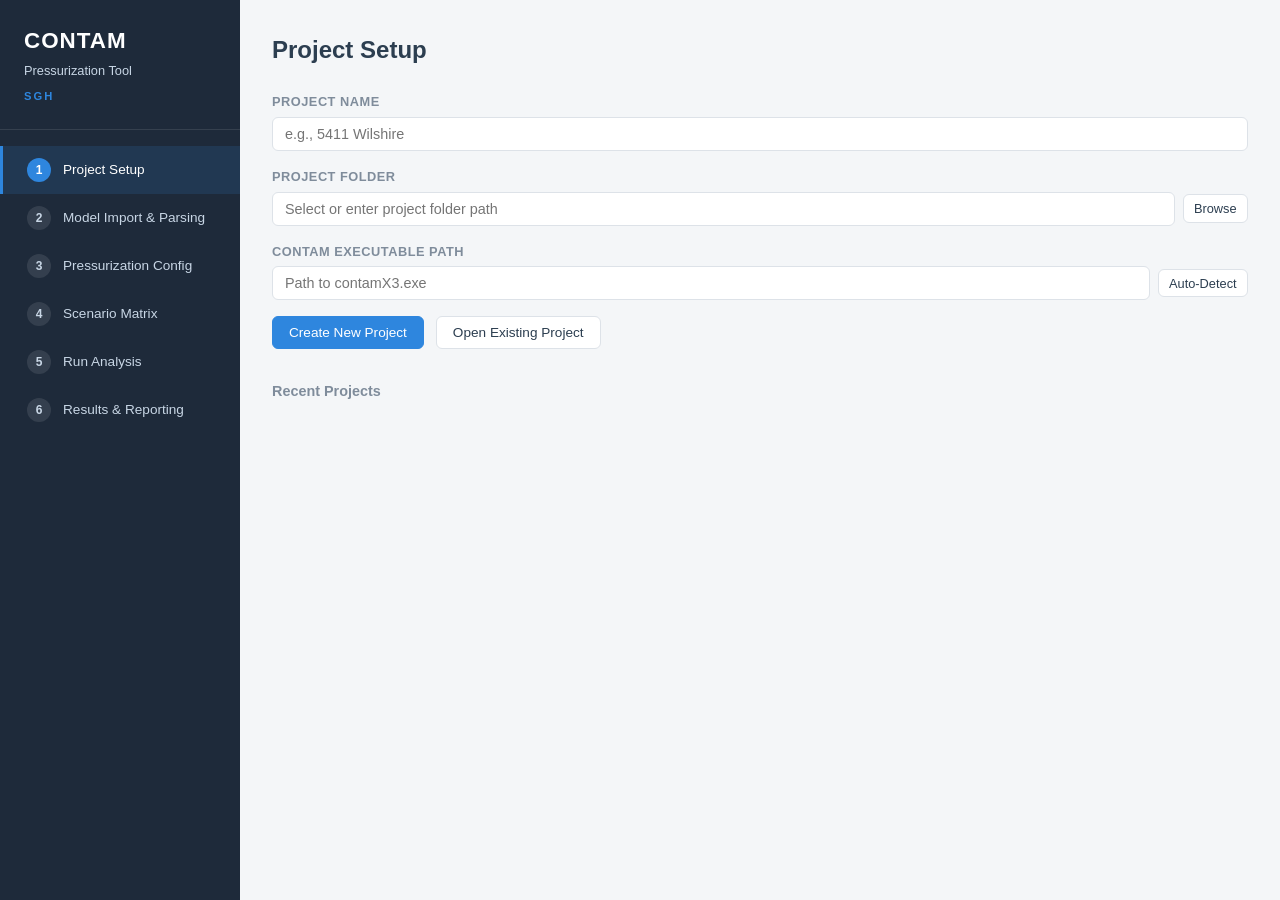
==== templates/index.html @ 55fee871 "Improved contam pressure tool from local" ====
<!DOCTYPE html>
<html lang="en">
<head>
    <meta charset="UTF-8">
    <meta name="viewport" content="width=device-width, initial-scale=1.0">
    <title>CONTAM Pressurization Tool — SGH</title>
    <link rel="stylesheet" href="/static/css/style.css?v=24">
</head>
<body>
    <div class="app-layout">
        <!-- Sidebar Navigation -->
        <nav class="sidebar">
            <div class="sidebar-header">
                <h1>CONTAM</h1>
                <p class="subtitle">Pressurization Tool</p>
                <p class="brand">SGH</p>
            </div>
            <ul class="nav-tabs">
                <li class="nav-tab active" data-tab="project-setup">
                    <span class="tab-num">1</span>
                    <span class="tab-label">Project Setup</span>
                </li>
                <li class="nav-tab" data-tab="model-import">
                    <span class="tab-num">2</span>
                    <span class="tab-label">Model Import &amp; Parsing</span>
                </li>
                <li class="nav-tab" data-tab="pressurization">
                    <span class="tab-num">3</span>
                    <span class="tab-label">Pressurization Config</span>
                </li>
                <li class="nav-tab" data-tab="scenarios">
                    <span class="tab-num">4</span>
                    <span class="tab-label">Scenario Matrix</span>
                </li>
                <li class="nav-tab" data-tab="run-analysis">
                    <span class="tab-num">5</span>
                    <span class="tab-label">Run Analysis</span>
                </li>
                <li class="nav-tab" data-tab="results">
                    <span class="tab-num">6</span>
                    <span class="tab-label">Results &amp; Reporting</span>
                </li>
            </ul>
        </nav>

        <!-- Main Content -->
        <main class="content">
            <!-- Tab 1: Project Setup -->
            <section id="project-setup" class="tab-panel active">
                <h2>Project Setup</h2>
                <div class="form-group">
                    <label for="project-name">Project Name</label>
                    <input type="text" id="project-name" placeholder="e.g., 5411 Wilshire">
                </div>
                <div class="form-group">
                    <label for="project-folder">Project Folder</label>
                    <div class="input-with-btn">
                        <input type="text" id="project-folder" placeholder="Select or enter project folder path">
                        <button class="btn btn-sm" onclick="App.browseFolder('project-folder')">Browse</button>
                    </div>
                </div>
                <div class="form-group">
                    <label for="contam-exe">CONTAM Executable Path</label>
                    <div class="input-with-btn">
                        <input type="text" id="contam-exe" placeholder="Path to contamX3.exe">
                        <button class="btn btn-sm" onclick="App.detectContam()">Auto-Detect</button>
                    </div>
                </div>
                <div class="btn-row">
                    <button class="btn btn-primary" onclick="App.createProject()">Create New Project</button>
                    <button class="btn" onclick="App.openProject()">Open Existing Project</button>
                </div>
                <div id="recent-projects" class="recent-projects">
                    <h3>Recent Projects</h3>
                    <ul id="recent-list"></ul>
                </div>
            </section>

            <!-- Tab 2: Model Import & Parsing -->
            <section id="model-import" class="tab-panel">
                <h2>Model Import &amp; Parsing</h2>
                <div class="form-group">
                    <label>Import CONTAM PRJ File</label>
                    <div class="input-with-btn">
                        <input type="text" id="prj-filepath" placeholder="Enter full path to .prj file">
                        <button class="btn btn-sm" onclick="App.browseFolder('prj-filepath')">Browse</button>
                        <button class="btn btn-primary btn-sm" onclick="App.parseModel()">Parse</button>
                    </div>
                </div>
                <div id="parse-status" class="status-msg"></div>

                <div id="parsed-data" class="parsed-data" style="display:none;">
                    <div class="parsed-summary">
                        <span class="badge" id="badge-levels">Levels: 0</span>
                        <span class="badge" id="badge-zones">Zones: 0</span>
                        <span class="badge" id="badge-elements">Elements: 0</span>
                        <span class="badge" id="badge-paths">Paths: 0</span>
                        <span class="badge" id="badge-ahs">AHS: 0</span>
                    </div>

                    <!-- Sub-tabs for parsed data -->
                    <div class="sub-tabs">
                        <button class="sub-tab active" data-subtab="levels-table">Levels</button>
                        <button class="sub-tab" data-subtab="zones-table">Zones</button>
                        <button class="sub-tab" data-subtab="ahs-table">AHS</button>
                        <button class="sub-tab" data-subtab="elements-table">Flow Elements</button>
                        <button class="sub-tab" data-subtab="paths-table">Airflow Paths</button>
                    </div>

                    <div id="levels-table" class="sub-panel active">
                        <div class="table-container">
                            <table id="tbl-levels">
                                <thead><tr><th>Index</th><th>Name</th><th>Ref Height (m)</th><th>Delta Height (m)</th><th>Icons</th></tr></thead>
                                <tbody></tbody>
                            </table>
                        </div>
                    </div>
                    <div id="zones-table" class="sub-panel">
                        <div class="filter-row">
                            <label>Filter by Level: </label>
                            <select id="zone-level-filter" onchange="App.filterZones()">
                                <option value="">All Levels</option>
                            </select>
                            <input type="text" id="zone-search" placeholder="Search zones..." oninput="App.filterZones()">
                        </div>
                        <div class="table-container">
                            <table id="tbl-zones">
                                <thead><tr><th>ID</th><th>Name</th><th>Level</th><th>Level Name</th><th>Volume (m3)</th><th>Temp (K)</th></tr></thead>
                                <tbody></tbody>
                            </table>
                        </div>
                    </div>
                    <div id="ahs-table" class="sub-panel">
                        <div class="table-container">
                            <table id="tbl-ahs">
                                <thead><tr><th>ID</th><th>Name</th><th>Return Zone</th><th>Supply Zone</th><th>Return Path</th><th>Supply Path</th><th>Exhaust Path</th></tr></thead>
                                <tbody></tbody>
                            </table>
                        </div>
                    </div>
                    <div id="elements-table" class="sub-panel">
                        <input type="text" id="elem-search" placeholder="Search elements..." oninput="App.filterElements()">
                        <div class="table-container">
                            <table id="tbl-elements">
                                <thead><tr><th>ID</th><th>Name</th><th>Type</th></tr></thead>
                                <tbody></tbody>
                            </table>
                        </div>
                    </div>
                    <div id="paths-table" class="sub-panel">
                        <div class="filter-row">
                            <label>Filter by Level: </label>
                            <select id="path-level-filter" onchange="App.filterPaths()"><option value="">All</option></select>
                            <label>Filter by Element: </label>
                            <select id="path-elem-filter" onchange="App.filterPaths()"><option value="">All</option></select>
                        </div>
                        <div class="table-container">
                            <table id="tbl-paths">
                                <thead><tr><th>ID</th><th>From Zone</th><th>To Zone</th><th>Element</th><th>AHS</th><th>Level</th><th>Icon</th><th>Dir</th></tr></thead>
                                <tbody></tbody>
                            </table>
                        </div>
                    </div>
                </div>
            </section>

            <!-- Tab 3: Pressurization Configuration -->
            <section id="pressurization" class="tab-panel">
                <h2>Pressurization Configuration</h2>

                <!-- Save/Load/Update toolbar -->
                <div class="config-toolbar" style="margin-bottom:1rem;">
                    <div class="btn-row">
                        <button class="btn btn-sm" onclick="App.saveTab3Config()" title="Save all Tab 3 input values">&#128190; Save Config</button>
                        <button class="btn btn-sm" onclick="App.loadTab3Config()" title="Restore previously saved Tab 3 values">&#128194; Load Config</button>
                        <button class="btn btn-sm" onclick="App.generateExcelTemplates()" title="Create blank SCFM Excel templates for all stairs, corridors, and floor zones">&#128221; Generate SCFM Templates</button>
                        <button class="btn btn-sm btn-primary" onclick="App.updatePrjFile()" title="Write current pressurization settings to a new PRJ file">&#128196; Update PRJ File</button>
                    </div>
                </div>

                <!-- 3.1 Stair Pressurization -->
                <div class="config-panel">
                    <div class="panel-header" onclick="App.togglePanel(this)">
                        <h3>Stair Pressurization</h3>
                        <span class="toggle-icon">&#9660;</span>
                    </div>
                    <div class="panel-body">
                        <div class="form-row">
                            <div class="form-group">
                                <label for="num-stairs">Number of Stairs</label>
                                <input type="number" id="num-stairs" min="1" max="10" value="1" onchange="App.updateStairTabs()">
                            </div>
                        </div>
                        <div id="stair-labels-row" class="form-row"></div>
                        <div id="stair-tabs" class="sub-tabs"></div>
                        <div id="stair-panels"></div>
                    </div>
                </div>

                <!-- 3.2 Corridor Depressurization -->
                <div class="config-panel">
                    <div class="panel-header" onclick="App.togglePanel(this)">
                        <h3>Corridor Depressurization</h3>
                        <span class="toggle-icon">&#9660;</span>
                    </div>
                    <div class="panel-body">
                        <div class="stair-pressurized-toggle">
                            <input type="checkbox" id="corridor-depress-enabled" checked onchange="App.toggleCorridorDepress()">
                            <label for="corridor-depress-enabled">Enable Corridor Depressurization</label>
                        </div>
                        <div id="corridor-depress-content">
                            <div class="form-row">
                                <div class="form-group">
                                    <label for="num-corridors">Number of Corridors</label>
                                    <input type="number" id="num-corridors" min="1" max="10" value="1" onchange="App.updateCorridorTabs()">
                                </div>
                            </div>
                            <div id="corridor-tabs" class="sub-tabs"></div>
                            <div id="corridor-panels"></div>
                        </div>
                    </div>
                </div>

                <!-- 3.3 Floor Zone Depressurization -->
                <div class="config-panel">
                    <div class="panel-header" onclick="App.togglePanel(this)">
                        <h3>Floor Zone Depressurization</h3>
                        <span class="toggle-icon">&#9660;</span>
                    </div>
                    <div class="panel-body">
                        <div class="stair-pressurized-toggle">
                            <input type="checkbox" id="floor-depress-enabled" onchange="App.toggleFloorDepress()">
                            <label for="floor-depress-enabled">Enable Floor Zone Depressurization</label>
                        </div>
                        <div id="floor-depress-content" class="stair-disabled-overlay">
                            <div class="form-row">
                                <div class="form-group">
                                    <label for="num-floors">Number of Floor Zone Groups</label>
                                    <input type="number" id="num-floors" min="0" max="10" value="0" onchange="App.updateFloorTabs()">
                                </div>
                            </div>
                            <div id="floor-tabs" class="sub-tabs"></div>
                            <div id="floor-panels"></div>
                        </div>
                    </div>
                </div>

                <!-- 3.5 Roof Stair Depressurization -->
                <div class="config-panel">
                    <div class="panel-header" onclick="App.togglePanel(this)">
                        <h3>Roof Stair Depressurization</h3>
                        <span class="toggle-icon">&#9660;</span>
                    </div>
                    <div class="panel-body">
                        <div class="bulk-scfm-tools" style="margin-bottom:0.75rem;">
                            <div class="bulk-scfm-row">
                                <div class="form-group">
                                    <label>Apply Exhaust to All Pressurized Stairs</label>
                                    <input type="number" id="roof-bulk-exhaust" value="0" min="0" step="100" style="width:120px;">
                                </div>
                                <button class="btn btn-sm" onclick="App.applyBulkRoofExhaust()">Apply</button>
                            </div>
                        </div>
                        <p id="roof-info-msg" style="font-size:0.8rem;color:var(--text-secondary);margin-bottom:0.5rem;">Non-pressurized stairs are greyed out automatically.</p>
                        <div class="btn-row" style="margin-bottom:0.5rem;">
                            <button class="btn btn-sm" onclick="App.autoPopulateRoof()">Auto-Populate by Zone Name</button>
                        </div>
                        <div class="table-container">
                            <table id="tbl-roof">
                                <thead><tr><th>Stair</th><th>Active</th><th>Zone ID</th><th>Level</th><th>Flow Rate (SCFM)</th><th style="display:none">AHS</th><th>Icon Type</th><th>Icon Col</th><th>Icon Row</th><th></th></tr></thead>
                                <tbody id="roof-body"></tbody>
                            </table>
                        </div>
                    </div>
                </div>

                <!-- 3.4 Airflow Path Selection -->
                <div class="config-panel">
                    <div class="panel-header" onclick="App.togglePanel(this)">
                        <h3>Airflow Path Selection</h3>
                        <span class="toggle-icon">&#9660;</span>
                    </div>
                    <div class="panel-body">
                        <div id="path-selection-panels"></div>
                        <div id="corridor-path-group" class="form-group" style="margin-top:1rem;">
                            <label for="corridor-path-name">Corridor Depressurization Path Element Name</label>
                            <select id="corridor-path-name"></select>
                        </div>
                        <div id="floor-path-group" class="form-group" style="margin-top:0.75rem;">
                            <label for="floor-path-name">Floor Depressurization Path Element Name</label>
                            <select id="floor-path-name"></select>
                        </div>
                    </div>
                </div>

                <!-- 3.6 Simulation Level Selection -->
                <div class="config-panel">
                    <div class="panel-header" onclick="App.togglePanel(this)">
                        <h3>Simulation Level Selection</h3>
                        <span class="toggle-icon">&#9660;</span>
                    </div>
                    <div class="panel-body">
                        <div class="stair-pressurized-toggle" style="margin-bottom:0.5rem;">
                            <input type="checkbox" id="run-all-floors" checked onchange="App.toggleRunAllFloors()">
                            <label for="run-all-floors">Run All Floors</label>
                        </div>
                        <div id="floor-selection-content" class="stair-disabled-overlay">
                            <div class="form-group">
                                <label for="floor-range-input">Floors to Run (e.g. "1-5, 8, 10-21")</label>
                                <div class="input-with-btn">
                                    <input type="text" id="floor-range-input" placeholder="e.g. 4-21 or 1-3, 5, 8-15" onchange="App.parseFloorRange()">
                                    <button class="btn btn-sm" onclick="App.parseFloorRange()">Parse</button>
                                </div>
                            </div>
                            <div id="floor-selection-badges" class="level-summary-grid" style="margin-top:0.5rem;"></div>
                        </div>
                    </div>
                </div>
            </section>

            <!-- Tab 4: Scenario Matrix -->
            <section id="scenarios" class="tab-panel">
                <h2>Scenario Matrix</h2>
                <div class="btn-row" style="margin-bottom:1rem;">
                    <button class="btn btn-primary" onclick="App.addScenario()">Add Scenario</button>
                    <button class="btn" onclick="App.addStandardSet()">Add Standard Set</button>
                    <button class="btn btn-danger" onclick="App.removeSelectedScenario()">Remove Selected</button>
                </div>
                <div class="table-container">
                    <table id="tbl-scenarios">
                        <thead><tr>
                            <th><input type="checkbox" id="scenario-select-all"></th>
                            <th>Scenario Name</th>
                            <th>Base Model</th>
                            <th>Temperature (F)</th>
                            <th>Wind Speed (mph)</th>
                            <th>Wind Direction (deg)</th>
                        </tr></thead>
                        <tbody id="scenario-body"></tbody>
                    </table>
                </div>
            </section>

            <!-- Tab 5: Run Analysis -->
            <section id="run-analysis" class="tab-panel">
                <h2>Run Analysis</h2>
                <div id="run-summary" class="info-box">
                    <p>Total runs: <strong id="total-runs">0</strong> (scenarios x fire floors)</p>
                </div>

                <div class="btn-row" style="margin-bottom:1rem;">
                    <button class="btn" onclick="App.dryRun()">Dry Run (Generate PRJ Only)</button>
                    <button class="btn" id="btn-check-all" onclick="App.checkAllFiles()" style="display:none">Check All Files</button>
                    <button class="btn btn-primary" id="btn-start" onclick="App.startAnalysis()">Start Analysis</button>
                    <button class="btn btn-danger" id="btn-cancel" onclick="App.cancelAnalysis()" disabled>Cancel</button>
                </div>
                <div id="progress-container" style="display:none;">
                    <div class="progress-bar">
                        <div class="progress-fill" id="progress-fill"></div>
                    </div>
                    <p id="progress-label">Initializing...</p>
                </div>
                <div class="log-panel">
                    <h3>Log Output</h3>
                    <div id="log-output" class="log-output"></div>
                </div>
            </section>

            <!-- Tab 6: Results & Reporting -->
            <section id="results" class="tab-panel">
                <h2>Results &amp; Reporting</h2>
                <div class="filter-row">
                    <label>Scenario: </label>
                    <select id="result-scenario-filter" onchange="App.loadResults()"></select>
                    <label style="margin-left:1rem;">View: </label>
                    <select id="result-view-mode" onchange="App.switchResultView()">
                        <option value="summary">Summary (Max across fire floors)</option>
                        <option value="detailed">Per-Fire-Floor Detail</option>
                        <option value="worst_case">Worst-Case Analysis</option>
                    </select>
                </div>

                <!-- Fire floor selector (visible in detailed mode) -->
                <div id="fire-floor-selector" class="filter-row" style="display:none; margin-top:0.5rem;">
                    <label>Fire Floor: </label>
                    <select id="result-fire-floor" onchange="App.loadDetailedFireFloor()"></select>
                </div>

                <div class="btn-row" style="margin:1rem 0;">
                    <button class="btn" onclick="App.exportCSV()">Export CSV</button>
                    <button class="btn" onclick="App.exportSummaryCSV()">Export Summary CSV</button>
                    <button class="btn" onclick="App.exportDetailedCSV()">Export Detailed CSV</button>
                    <button class="btn btn-primary" onclick="App.generateReport()">Generate Report</button>
                </div>
                <div id="criteria-config" class="info-box">
                    <h3>Acceptance Criteria</h3>
                    <!-- Stair Criteria Groups -->
                    <div id="stair-criteria-groups">
                        <h4 style="font-size:0.8rem;text-transform:uppercase;letter-spacing:0.5px;color:var(--text-secondary);margin-bottom:0.5rem;">Stair Criteria Groups</h4>
                        <div id="stair-criteria-list"></div>
                        <button class="btn btn-sm" onclick="App.addStairCriteriaGroup()" style="margin-top:0.5rem;">+ Add Stair Group</button>
                    </div>
                    <hr style="margin:1rem 0;border:none;border-top:1px solid var(--border);">
                    <!-- Floor Depressurization Criteria -->
                    <h4 style="font-size:0.8rem;text-transform:uppercase;letter-spacing:0.5px;color:var(--text-secondary);margin-bottom:0.5rem;">Floor Depressurization</h4>
                    <div class="form-row">
                        <div class="form-group">
                            <label for="min-dp-floor">Min dP (in. w.c.)</label>
                            <input type="number" id="min-dp-floor" value="0.05" step="0.01">
                        </div>
                        <div class="form-group">
                            <label for="max-dp-floor">Max dP (in. w.c.)</label>
                            <input type="number" id="max-dp-floor" value="0.45" step="0.01">
                        </div>
                    </div>
                    <hr style="margin:1rem 0;border:none;border-top:1px solid var(--border);">
                    <!-- Corridor Depressurization Criteria -->
                    <h4 style="font-size:0.8rem;text-transform:uppercase;letter-spacing:0.5px;color:var(--text-secondary);margin-bottom:0.5rem;">Corridor Depressurization</h4>
                    <div class="form-row">
                        <div class="form-group">
                            <label for="min-dp-corr">Min dP (in. w.c.)</label>
                            <input type="number" id="min-dp-corr" value="0.05" step="0.01">
                        </div>
                        <div class="form-group">
                            <label for="max-dp-corr">Max dP (in. w.c.)</label>
                            <input type="number" id="max-dp-corr" value="0.45" step="0.01">
                        </div>
                    </div>
                    <div class="btn-row" style="margin-top:0.75rem;">
                        <button class="btn btn-sm btn-primary" onclick="App.applyHighlighting()">Apply Criteria</button>
                    </div>
                </div>

                <!-- Level pass/fail summary bar (visible after analysis) -->
                <div id="level-summary-bar" style="display:none; margin-bottom:1rem;">
                    <h3>Level Pass/Fail Summary</h3>
                    <div id="level-summary-content" class="level-summary-grid"></div>
                </div>

                <div class="table-container">
                    <table id="tbl-results">
                        <thead id="results-head"></thead>
                        <tbody id="results-body"></tbody>
                    </table>
                </div>
            </section>
        </main>
    </div>

    <!-- File Browser Modal -->
    <div id="file-browser-modal" class="modal" style="display:none;">
        <div class="modal-content">
            <div class="modal-header">
                <h3>Browse</h3>
                <button class="modal-close" onclick="App.closeBrowser()">&times;</button>
            </div>
            <div class="modal-body">
                <div class="input-with-btn" style="margin-bottom:1rem;">
                    <input type="text" id="browser-path-input" placeholder="Enter path..." onkeydown="if(event.key==='Enter')App.navigateBrowser()">
                    <button class="btn btn-sm" onclick="App.navigateBrowser()">Go</button>
                    <button class="btn btn-sm" onclick="App.browserUp()">Up</button>
                </div>
                <div id="browser-list" class="browser-list"></div>
            </div>
            <div class="modal-footer">
                <button class="btn btn-primary" onclick="App.selectBrowserPath()">Select</button>
                <button class="btn" onclick="App.closeBrowser()">Cancel</button>
            </div>
        </div>
    </div>

    <script src="/static/js/app.js?v=24"></script>
</body>
</html>
---- static/css/style.css ----
/* CONTAM Pressurization Tool — SGH */
/* Professional engineering aesthetic: blues/grays */

:root {
    --bg-dark: #1a2332;
    --bg-sidebar: #1e2a3a;
    --bg-main: #f4f6f8;
    --bg-card: #ffffff;
    --text-primary: #2c3e50;
    --text-secondary: #7f8c9b;
    --text-light: #c8d6e5;
    --accent: #2e86de;
    --accent-hover: #1b6fbf;
    --success: #27ae60;
    --warning: #f39c12;
    --danger: #e74c3c;
    --border: #dde2e8;
    --border-light: #ecf0f4;
    --sidebar-width: 240px;
    --radius: 6px;
    --shadow: 0 2px 8px rgba(0,0,0,0.08);
}

* { margin: 0; padding: 0; box-sizing: border-box; }

body {
    font-family: -apple-system, BlinkMacSystemFont, "Segoe UI", Roboto, Helvetica, Arial, sans-serif;
    font-size: 14px;
    color: var(--text-primary);
    background: var(--bg-main);
    line-height: 1.5;
}

/* Layout */
.app-layout {
    display: flex;
    min-height: 100vh;
}

/* Sidebar */
.sidebar {
    width: var(--sidebar-width);
    background: var(--bg-sidebar);
    color: var(--text-light);
    padding: 1.5rem 0;
    flex-shrink: 0;
    position: fixed;
    top: 0;
    left: 0;
    height: 100vh;
    overflow-y: auto;
    z-index: 100;
}

.sidebar-header {
    padding: 0 1.5rem 1.5rem;
    border-bottom: 1px solid rgba(255,255,255,0.1);
    margin-bottom: 1rem;
}

.sidebar-header h1 {
    font-size: 1.4rem;
    font-weight: 700;
    color: #fff;
    letter-spacing: 1px;
}

.sidebar-header .subtitle {
    font-size: 0.8rem;
    color: var(--text-light);
    margin-top: 0.2rem;
}

.sidebar-header .brand {
    font-size: 0.7rem;
    text-transform: uppercase;
    letter-spacing: 2px;
    color: var(--accent);
    margin-top: 0.5rem;
    font-weight: 600;
}

.nav-tabs {
    list-style: none;
}

.nav-tab {
    display: flex;
    align-items: center;
    padding: 0.75rem 1.5rem;
    cursor: pointer;
    transition: background 0.2s, border-left-color 0.2s;
    border-left: 3px solid transparent;
}

.nav-tab:hover {
    background: rgba(255,255,255,0.05);
}

.nav-tab.active {
    background: rgba(46,134,222,0.15);
    border-left-color: var(--accent);
    color: #fff;
}

.tab-num {
    display: inline-flex;
    align-items: center;
    justify-content: center;
    width: 24px;
    height: 24px;
    border-radius: 50%;
    background: rgba(255,255,255,0.1);
    font-size: 0.75rem;
    font-weight: 600;
    margin-right: 0.75rem;
    flex-shrink: 0;
}

.nav-tab.active .tab-num {
    background: var(--accent);
    color: #fff;
}

.tab-label { font-size: 0.85rem; }

/* Main Content */
.content {
    margin-left: var(--sidebar-width);
    padding: 2rem;
    flex: 1;
    min-width: 0;
}

/* Tab panels */
.tab-panel { display: none; }
.tab-panel.active { display: block; }

.tab-panel h2 {
    font-size: 1.5rem;
    font-weight: 600;
    margin-bottom: 1.5rem;
    color: var(--text-primary);
}

/* Form elements */
.form-group {
    margin-bottom: 1rem;
}

.form-group label {
    display: block;
    font-size: 0.8rem;
    font-weight: 600;
    text-transform: uppercase;
    letter-spacing: 0.5px;
    color: var(--text-secondary);
    margin-bottom: 0.35rem;
}

input[type="text"],
input[type="number"],
select {
    width: 100%;
    padding: 0.5rem 0.75rem;
    border: 1px solid var(--border);
    border-radius: var(--radius);
    font-size: 0.9rem;
    background: #fff;
    transition: border-color 0.2s;
}

input:focus, select:focus {
    outline: none;
    border-color: var(--accent);
    box-shadow: 0 0 0 3px rgba(46,134,222,0.15);
}

.input-with-btn {
    display: flex;
    gap: 0.5rem;
    align-items: center;
}

.input-with-btn input, .input-with-btn select { flex: 1; }

.form-row {
    display: flex;
    gap: 1rem;
    flex-wrap: wrap;
    align-items: flex-end;
}

.form-row .form-group { flex: 1; min-width: 150px; }

/* Buttons */
.btn {
    display: inline-flex;
    align-items: center;
    justify-content: center;
    padding: 0.5rem 1rem;
    border: 1px solid var(--border);
    border-radius: var(--radius);
    background: #fff;
    color: var(--text-primary);
    font-size: 0.85rem;
    font-weight: 500;
    cursor: pointer;
    transition: all 0.2s;
    white-space: nowrap;
}

.btn:hover { background: var(--bg-main); }

.btn-primary {
    background: var(--accent);
    color: #fff;
    border-color: var(--accent);
}

.btn-primary:hover { background: var(--accent-hover); }

.btn-danger {
    background: var(--danger);
    color: #fff;
    border-color: var(--danger);
}

.btn-danger:hover { background: #c0392b; }

.btn-sm { padding: 0.35rem 0.65rem; font-size: 0.8rem; }
.btn-row { display: flex; gap: 0.75rem; margin-top: 1rem; flex-wrap: wrap; }
.btn:disabled { opacity: 0.5; cursor: not-allowed; }

/* Tables */
.table-container {
    overflow-x: auto;
    border-radius: var(--radius);
    border: 1px solid var(--border);
    background: #fff;
    margin-bottom: 1rem;
}

table {
    width: 100%;
    border-collapse: collapse;
    font-size: 0.85rem;
}

thead th {
    background: var(--bg-main);
    padding: 0.6rem 0.75rem;
    text-align: left;
    font-weight: 600;
    font-size: 0.75rem;
    text-transform: uppercase;
    letter-spacing: 0.5px;
    color: var(--text-secondary);
    border-bottom: 2px solid var(--border);
    position: sticky;
    top: 0;
    z-index: 1;
}

tbody td {
    padding: 0.5rem 0.75rem;
    border-bottom: 1px solid var(--border-light);
}

tbody tr:hover { background: rgba(46,134,222,0.04); }

/* Editable table cells */
td input, td select {
    width: 100%;
    padding: 0.25rem 0.4rem;
    border: 1px solid transparent;
    border-radius: 3px;
    font-size: 0.85rem;
    background: transparent;
}

td input:focus, td select:focus {
    border-color: var(--accent);
    background: #fff;
}

td input[type="number"] { width: 80px; }

/* Results highlighting */
.dp-pass { background: rgba(39,174,96,0.12); color: var(--success); font-weight: 600; }
.dp-fail { background: rgba(231,76,60,0.12); color: var(--danger); font-weight: 600; }
.dp-warn { background: rgba(243,156,18,0.12); color: var(--warning); font-weight: 600; }

/* Badges */
.badge {
    display: inline-block;
    padding: 0.25rem 0.6rem;
    border-radius: 12px;
    font-size: 0.75rem;
    font-weight: 600;
    background: var(--bg-main);
    color: var(--text-secondary);
    border: 1px solid var(--border);
}

.parsed-summary {
    display: flex;
    gap: 0.5rem;
    flex-wrap: wrap;
    margin-bottom: 1rem;
}

/* Sub-tabs */
.sub-tabs {
    display: flex;
    gap: 0;
    border-bottom: 2px solid var(--border);
    margin-bottom: 1rem;
}

.sub-tab {
    padding: 0.5rem 1rem;
    background: none;
    border: none;
    border-bottom: 2px solid transparent;
    margin-bottom: -2px;
    cursor: pointer;
    font-size: 0.85rem;
    font-weight: 500;
    color: var(--text-secondary);
    transition: all 0.2s;
}

.sub-tab:hover { color: var(--text-primary); }

.sub-tab.active {
    color: var(--accent);
    border-bottom-color: var(--accent);
}

.sub-panel { display: none; }
.sub-panel.active { display: block; }

/* Config panels (collapsible) */
.config-panel {
    background: #fff;
    border: 1px solid var(--border);
    border-radius: var(--radius);
    margin-bottom: 1rem;
    box-shadow: var(--shadow);
}

.panel-header {
    display: flex;
    justify-content: space-between;
    align-items: center;
    padding: 0.75rem 1rem;
    cursor: pointer;
    user-select: none;
    border-bottom: 1px solid var(--border-light);
}

.panel-header h3 { font-size: 1rem; font-weight: 600; }

.toggle-icon { font-size: 0.7rem; color: var(--text-secondary); transition: transform 0.3s; }
.panel-body { padding: 1rem; }
.panel-body.collapsed { display: none; }
.panel-header.collapsed .toggle-icon { transform: rotate(-90deg); }

/* Filter rows */
.filter-row {
    display: flex;
    gap: 0.75rem;
    align-items: center;
    margin-bottom: 0.75rem;
    flex-wrap: wrap;
}

.filter-row label { font-size: 0.8rem; font-weight: 500; color: var(--text-secondary); }
.filter-row select, .filter-row input { width: auto; min-width: 150px; }

/* Status messages */
.status-msg {
    padding: 0.6rem 1rem;
    border-radius: var(--radius);
    font-size: 0.85rem;
    margin-bottom: 1rem;
    display: none;
}

.status-msg.success {
    display: block;
    background: rgba(39,174,96,0.1);
    color: var(--success);
    border: 1px solid rgba(39,174,96,0.2);
}

.status-msg.error {
    display: block;
    background: rgba(231,76,60,0.1);
    color: var(--danger);
    border: 1px solid rgba(231,76,60,0.2);
}

/* Info box */
.info-box {
    background: rgba(46,134,222,0.06);
    border: 1px solid rgba(46,134,222,0.15);
    border-radius: var(--radius);
    padding: 1rem;
    margin-bottom: 1rem;
}

.info-box h3 { font-size: 0.9rem; margin-bottom: 0.5rem; }

/* Progress bar */
.progress-bar {
    width: 100%;
    height: 8px;
    background: var(--border);
    border-radius: 4px;
    overflow: hidden;
    margin-bottom: 0.5rem;
}

.progress-fill {
    height: 100%;
    background: var(--accent);
    border-radius: 4px;
    width: 0%;
    transition: width 0.3s;
}

#progress-label { font-size: 0.85rem; color: var(--text-secondary); }

/* Log panel */
.log-panel { margin-top: 1rem; }
.log-panel h3 { font-size: 0.9rem; margin-bottom: 0.5rem; }

.log-output {
    background: var(--bg-dark);
    color: #a3be8c;
    font-family: "Consolas", "Monaco", "Courier New", monospace;
    font-size: 0.8rem;
    padding: 1rem;
    border-radius: var(--radius);
    min-height: 200px;
    max-height: 400px;
    overflow-y: auto;
    white-space: pre-wrap;
    word-wrap: break-word;
}

/* Recent projects */
.recent-projects {
    margin-top: 2rem;
}

.recent-projects h3 {
    font-size: 0.9rem;
    color: var(--text-secondary);
    margin-bottom: 0.5rem;
}

.recent-projects ul { list-style: none; }

.recent-projects li {
    padding: 0.5rem 0.75rem;
    border-bottom: 1px solid var(--border-light);
    cursor: pointer;
    font-size: 0.85rem;
    transition: background 0.2s;
}

.recent-projects li:hover { background: var(--bg-main); }
.recent-projects li .path { font-size: 0.75rem; color: var(--text-secondary); }

/* Modal */
.modal {
    position: fixed;
    top: 0;
    left: 0;
    width: 100%;
    height: 100%;
    background: rgba(0,0,0,0.5);
    z-index: 1000;
    display: flex;
    align-items: center;
    justify-content: center;
}

.modal-content {
    background: #fff;
    border-radius: var(--radius);
    width: 600px;
    max-width: 90vw;
    max-height: 80vh;
    display: flex;
    flex-direction: column;
    box-shadow: 0 4px 24px rgba(0,0,0,0.15);
}

.modal-header {
    display: flex;
    justify-content: space-between;
    align-items: center;
    padding: 1rem 1.5rem;
    border-bottom: 1px solid var(--border);
}

.modal-header h3 { font-size: 1.1rem; }

.modal-close {
    background: none;
    border: none;
    font-size: 1.5rem;
    cursor: pointer;
    color: var(--text-secondary);
}

.modal-body {
    padding: 1rem 1.5rem;
    overflow-y: auto;
    flex: 1;
}

.modal-footer {
    padding: 1rem 1.5rem;
    border-top: 1px solid var(--border);
    display: flex;
    justify-content: flex-end;
    gap: 0.5rem;
}

/* Browser list */
.browser-list {
    max-height: 350px;
    overflow-y: auto;
    border: 1px solid var(--border);
    border-radius: var(--radius);
}

.browser-item {
    padding: 0.5rem 0.75rem;
    cursor: pointer;
    display: flex;
    align-items: center;
    gap: 0.5rem;
    font-size: 0.85rem;
    border-bottom: 1px solid var(--border-light);
}

.browser-item:hover { background: var(--bg-main); }
.browser-item.selected { background: rgba(46,134,222,0.1); border-color: var(--accent); }
.browser-item .icon { font-size: 1.1rem; flex-shrink: 0; }
.browser-item .name { flex: 1; }
.browser-item .meta { font-size: 0.75rem; color: var(--text-secondary); }
.browser-item.highlighted { background: rgba(39,174,96,0.08); font-weight: 600; }
.browser-item.highlighted .name { color: var(--success); }
.browser-item.dimmed { opacity: 0.45; }

/* Level summary grid */
.level-summary-grid {
    display: flex;
    flex-wrap: wrap;
    gap: 4px;
    margin-top: 0.5rem;
}
.level-badge {
    display: inline-block;
    padding: 2px 8px;
    border-radius: 3px;
    font-size: 0.75rem;
    font-weight: 600;
    cursor: pointer;
}
.level-badge.pass { background: rgba(39,174,96,0.15); color: #27ae60; border: 1px solid rgba(39,174,96,0.3); }
.level-badge.fail { background: rgba(231,76,60,0.15); color: #e74c3c; border: 1px solid rgba(231,76,60,0.3); }
.level-badge.no-data { background: rgba(127,140,155,0.1); color: var(--text-secondary); border: 1px solid var(--border); }

/* Worst-case fire floor highlight */
.worst-ff { font-size: 0.65rem; display: block; color: var(--text-secondary); }

/* Parsed data */
.parsed-data { margin-top: 1rem; }

/* Checkbox styling */
input[type="checkbox"] {
    width: auto;
    margin: 0;
    cursor: pointer;
}

.stair-pressurized-toggle {
    display: flex;
    align-items: center;
    gap: 0.5rem;
    margin-bottom: 0.75rem;
    padding: 0.5rem 0.75rem;
    background: rgba(46,134,222,0.06);
    border-radius: var(--radius);
    border: 1px solid rgba(46,134,222,0.15);
}

.stair-pressurized-toggle label {
    font-size: 0.85rem;
    font-weight: 600;
    color: var(--text-primary);
    text-transform: none;
    letter-spacing: 0;
    margin: 0;
    cursor: pointer;
}

.stair-disabled-overlay {
    opacity: 0.35;
    pointer-events: none;
    user-select: none;
}

/* Bulk SCFM tools */
.bulk-scfm-tools {
    background: rgba(46,134,222,0.04);
    border: 1px solid rgba(46,134,222,0.12);
    border-radius: var(--radius);
    padding: 0.75rem;
    margin-bottom: 0.75rem;
}

.bulk-scfm-tools h4 {
    font-size: 0.8rem;
    font-weight: 600;
    text-transform: uppercase;
    letter-spacing: 0.5px;
    color: var(--text-secondary);
    margin-bottom: 0.5rem;
}

.bulk-scfm-row {
    display: flex;
    gap: 0.5rem;
    align-items: flex-end;
    flex-wrap: wrap;
    margin-bottom: 0.5rem;
}

.bulk-scfm-row .form-group {
    margin-bottom: 0;
    flex: none;
}

.bulk-scfm-row .form-group label {
    font-size: 0.7rem;
}

.bulk-scfm-row input[type="number"] {
    width: 100px;
}

.bulk-scfm-row select {
    width: auto;
    min-width: 120px;
}

.alternating-section {
    margin-top: 0.5rem;
    padding-top: 0.5rem;
    border-top: 1px solid var(--border-light);
}

.alternating-section .form-group {
    margin-bottom: 0;
}

/* Roof disabled row */
tr.roof-disabled td {
    opacity: 0.35;
}
tr.roof-disabled input,
tr.roof-disabled select {
    pointer-events: none;
}

/* Criteria group */
.criteria-group {
    background: rgba(46,134,222,0.04);
    border: 1px solid rgba(46,134,222,0.12);
    border-radius: var(--radius);
    padding: 0.75rem;
    margin-bottom: 0.5rem;
}
.criteria-group-header {
    display: flex;
    align-items: center;
    gap: 0.5rem;
    margin-bottom: 0.5rem;
}
.criteria-group-header strong {
    font-size: 0.85rem;
}
.criteria-group .form-row {
    margin-bottom: 0;
}
.criteria-stair-checks {
    display: flex;
    flex-wrap: wrap;
    gap: 0.5rem;
    margin-bottom: 0.5rem;
}
.criteria-stair-checks label {
    font-size: 0.8rem;
    text-transform: none;
    letter-spacing: 0;
    display: flex;
    align-items: center;
    gap: 0.25rem;
    cursor: pointer;
    white-space: nowrap;
}

/* Floor selection badges */
.floor-badge {
    display: inline-block;
    padding: 2px 8px;
    border-radius: 3px;
    font-size: 0.75rem;
    font-weight: 600;
    cursor: pointer;
    margin: 2px;
}
.floor-badge.selected { background: rgba(46,134,222,0.2); color: var(--accent); border: 1px solid rgba(46,134,222,0.4); }
.floor-badge.unselected { background: rgba(127,140,155,0.1); color: var(--text-secondary); border: 1px solid var(--border); }

/* Config toolbar */
.config-toolbar .btn-row {
    margin-top: 0;
}

/* Responsive */
@media (max-width: 900px) {
    .sidebar { width: 60px; }
    .sidebar-header h1 { font-size: 0.9rem; }
    .sidebar-header .subtitle, .sidebar-header .brand { display: none; }
    .tab-label { display: none; }
    .content { margin-left: 60px; }
}
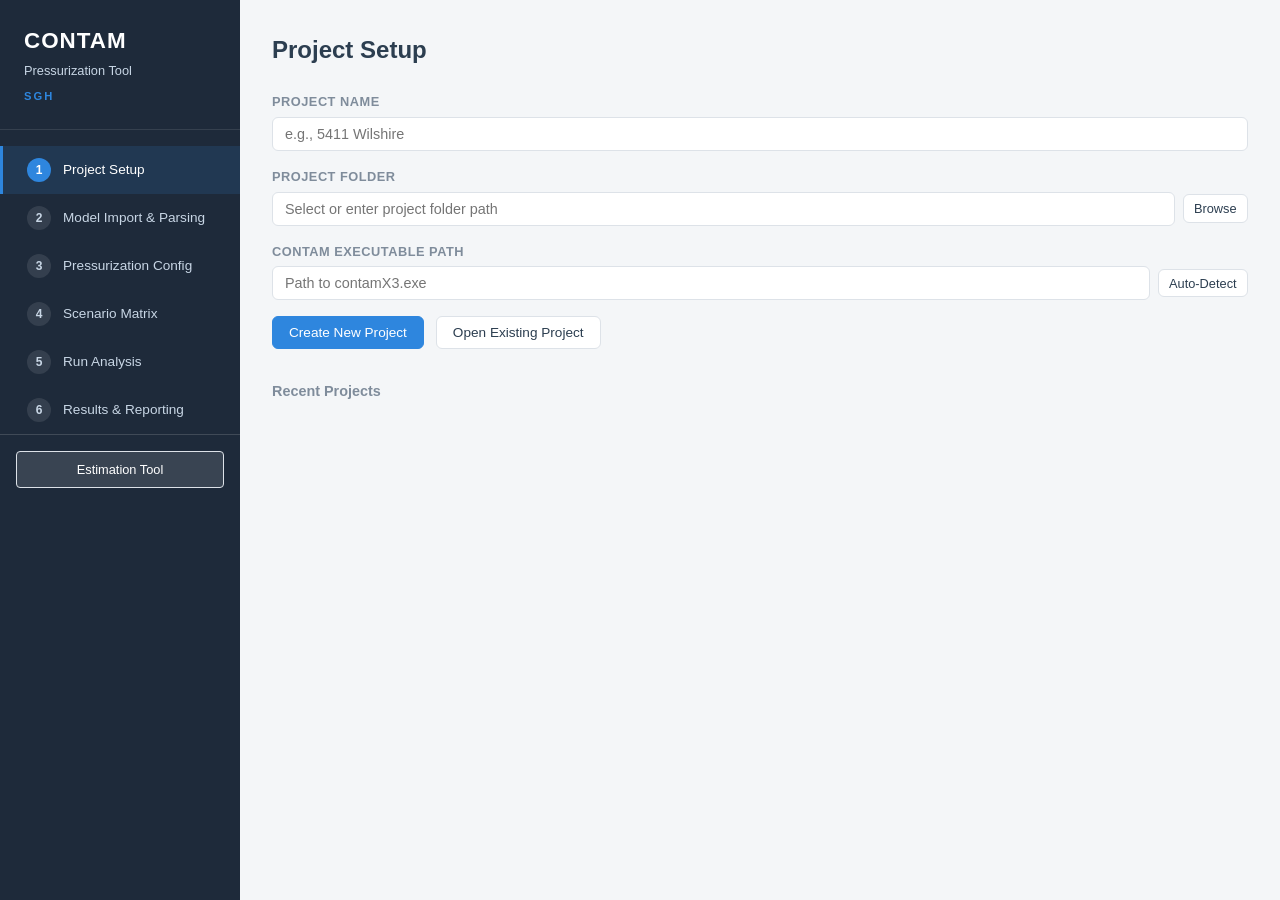
==== commit a280f58f: "Re-integrate ASHRAE stair pressurization estimation tool Recovers the estimation tool that was remov" ====
--- a/templates/index.html
+++ b/templates/index.html
@@ -41,6 +41,11 @@
                     <span class="tab-label">Results &amp; Reporting</span>
                 </li>
             </ul>
+            <div class="sidebar-footer" style="padding:1rem;margin-top:auto;border-top:1px solid rgba(255,255,255,0.15);">
+                <a href="/estimation" class="btn btn-sm" style="width:100%;text-align:center;background:rgba(255,255,255,0.12);color:#fff;text-decoration:none;display:block;padding:0.5rem;border-radius:4px;">
+                    Estimation Tool
+                </a>
+            </div>
         </nav>
 
         <!-- Main Content -->
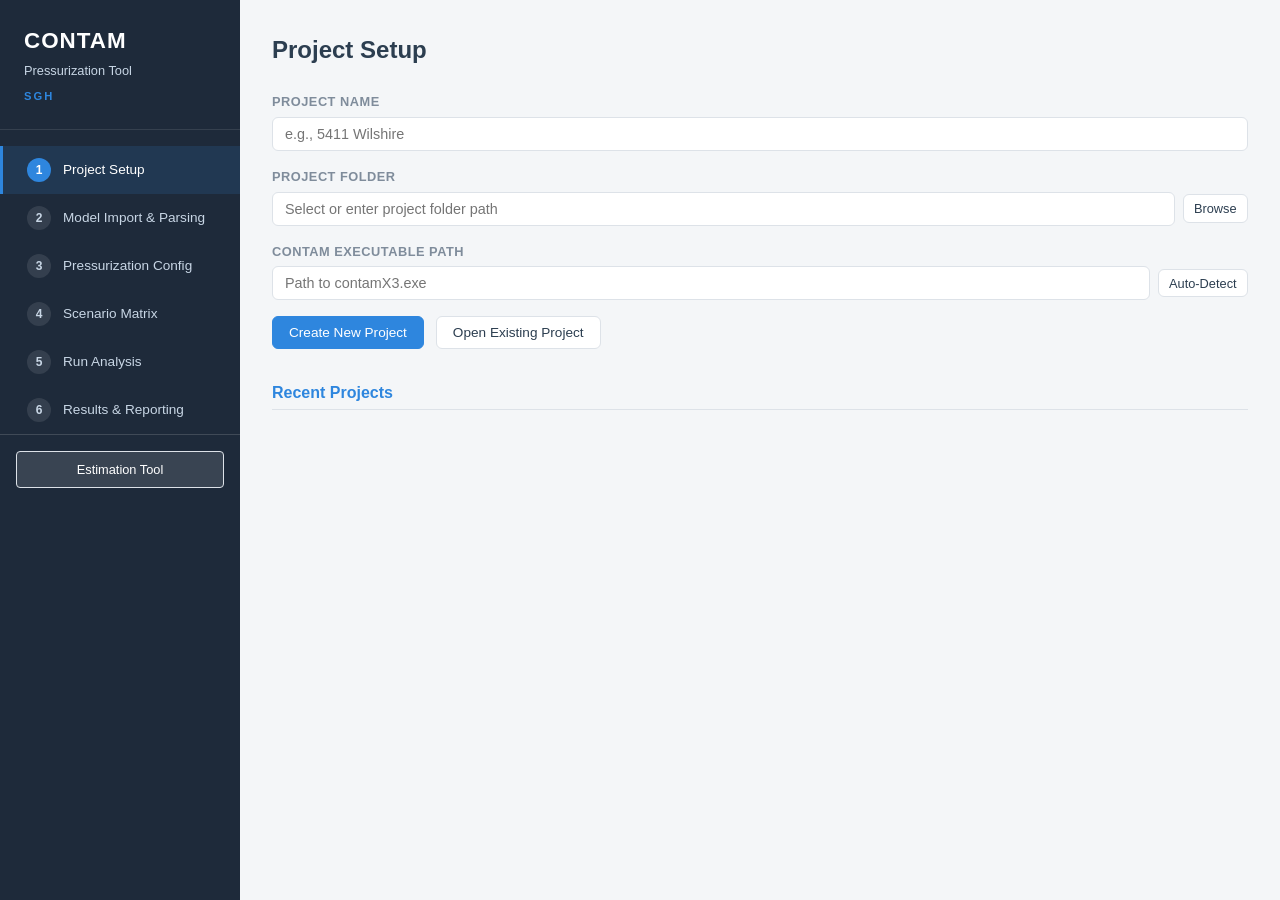
==== commit c72ea0f1: "Add English units to estimation tool, drag-and-drop to CONTAM tool, cross-tool file sharing - Estima" ====
--- a/templates/index.html
+++ b/templates/index.html
@@ -4,7 +4,8 @@
     <meta charset="UTF-8">
     <meta name="viewport" content="width=device-width, initial-scale=1.0">
     <title>CONTAM Pressurization Tool — SGH</title>
-    <link rel="stylesheet" href="/static/css/style.css?v=24">
+    <link rel="stylesheet" href="/static/css/style.css?v=25">
+    <link rel="stylesheet" href="/static/css/estimation.css?v=8">
 </head>
 <body>
     <div class="app-layout">
@@ -84,8 +85,26 @@
             <!-- Tab 2: Model Import & Parsing -->
             <section id="model-import" class="tab-panel">
                 <h2>Model Import &amp; Parsing</h2>
+
+                <!-- Drop zone for PRJ files -->
+                <div id="contam-drop-banner" class="est-drop-banner">
+                    <svg width="20" height="20" viewBox="0 0 24 24" fill="none" stroke="currentColor"
+                         stroke-width="2" stroke-linecap="round" stroke-linejoin="round" style="flex-shrink:0">
+                        <path d="M14 2H6a2 2 0 0 0-2 2v16a2 2 0 0 0 2 2h12a2 2 0 0 0 2-2V8z"></path>
+                        <polyline points="14 2 14 8 20 8"></polyline>
+                        <line x1="12" y1="18" x2="12" y2="12"></line>
+                        <line x1="9" y1="15" x2="12" y2="12"></line>
+                        <line x1="15" y1="15" x2="12" y2="12"></line>
+                    </svg>
+                    <span id="contam-drop-status">Drop a <strong>.prj</strong> file here or click to browse</span>
+                    <input type="file" id="contam-prj-input" accept=".prj" style="display:none">
+                    <label id="contam-also-estimation-label" style="display:none; margin-left:auto; font-size:0.8rem; cursor:pointer;">
+                        <input type="checkbox" id="contam-also-estimation" checked> Also apply to Estimation Tool
+                    </label>
+                </div>
+
                 <div class="form-group">
-                    <label>Import CONTAM PRJ File</label>
+                    <label>Or enter file path manually</label>
                     <div class="input-with-btn">
                         <input type="text" id="prj-filepath" placeholder="Enter full path to .prj file">
                         <button class="btn btn-sm" onclick="App.browseFolder('prj-filepath')">Browse</button>
@@ -474,6 +493,6 @@
         </div>
     </div>
 
-    <script src="/static/js/app.js?v=24"></script>
+    <script src="/static/js/app.js?v=25"></script>
 </body>
 </html>
--- a/static/css/estimation.css
+++ b/static/css/estimation.css
@@ -0,0 +1,518 @@
+/* Estimation Tool — Additional Styles */
+
+/* PRJ Import Drop Banner */
+.est-drop-banner {
+    display: flex;
+    align-items: center;
+    gap: 10px;
+    padding: 10px 16px;
+    margin-bottom: 16px;
+    background: #f4f7fa;
+    border: 2px dashed #b0bec5;
+    border-radius: 8px;
+    color: #607d8b;
+    cursor: pointer;
+    transition: all 0.25s ease;
+    font-size: 9.5pt;
+}
+
+.est-drop-banner svg {
+    color: #90a4ae;
+    transition: color 0.25s;
+}
+
+.est-drop-banner:hover {
+    border-color: #2e86de;
+    background: #eaf2fd;
+    color: #2e86de;
+}
+
+.est-drop-banner:hover svg {
+    color: #2e86de;
+}
+
+.est-drop-banner.drag-over {
+    border-color: #2e86de;
+    background: #dbeafe;
+    color: #1565c0;
+    transform: scale(1.01);
+    box-shadow: 0 0 12px rgba(46, 134, 222, 0.15);
+}
+
+.est-drop-banner.loading {
+    border-color: #f39c12;
+    border-style: dashed;
+    color: #e67e22;
+    pointer-events: none;
+}
+
+.est-drop-banner.loading svg {
+    color: #f39c12;
+    animation: spin 0.8s linear infinite;
+}
+
+.est-drop-banner.success {
+    border-color: #27ae60;
+    border-style: solid;
+    color: #1e8449;
+    background: #eafaf1;
+}
+
+.est-drop-banner.success svg {
+    color: #27ae60;
+}
+
+.est-drop-banner.error {
+    border-color: #e74c3c;
+    border-style: solid;
+    color: #c0392b;
+    background: #fdedec;
+}
+
+@keyframes spin {
+    from { transform: rotate(0deg); }
+    to { transform: rotate(360deg); }
+}
+
+.form-grid {
+    display: grid;
+    grid-template-columns: repeat(auto-fill, minmax(240px, 1fr));
+    gap: 12px;
+    margin-bottom: 16px;
+}
+
+.stair-card {
+    background: #f8f9fa;
+    border: 1px solid #dde2e8;
+    border-radius: 6px;
+    padding: 14px;
+    margin-bottom: 16px;
+}
+
+.stair-card-header {
+    display: flex;
+    justify-content: space-between;
+    align-items: center;
+    margin-bottom: 10px;
+    padding-bottom: 8px;
+    border-bottom: 1px solid #dde2e8;
+}
+
+.stair-card-header strong {
+    font-size: 11pt;
+    color: #2e86de;
+}
+
+.btn-danger {
+    background: #e74c3c;
+    color: #fff;
+    border-color: #c0392b;
+}
+.btn-danger:hover {
+    background: #c0392b;
+}
+
+/* Results Tables */
+.est-table {
+    width: 100%;
+    border-collapse: collapse;
+    font-size: 9pt;
+    margin-bottom: 16px;
+}
+
+.est-table th {
+    background: #2e3a4e;
+    color: #fff;
+    padding: 5px 8px;
+    text-align: center;
+    font-weight: 600;
+    white-space: nowrap;
+    font-size: 8pt;
+}
+
+.est-table td {
+    padding: 4px 8px;
+    border-bottom: 1px solid #ecf0f4;
+    text-align: center;
+}
+
+.est-table .level-cell {
+    text-align: left;
+    font-weight: 600;
+    background: #f8f9fa;
+}
+
+.est-table td.pass {
+    background: rgba(39, 174, 96, 0.12);
+    color: #1e8449;
+    font-weight: 600;
+}
+
+.est-table td.fail {
+    background: rgba(231, 76, 60, 0.12);
+    color: #c0392b;
+    font-weight: 700;
+}
+
+.est-table .highlight-row {
+    background: #f0f7ff;
+}
+
+.est-table .highlight-row td {
+    border-top: 2px solid #2e86de;
+    border-bottom: 2px solid #2e86de;
+}
+
+/* Estimation Badges (prefixed to avoid conflict with main style.css .badge) */
+.est-badge {
+    display: inline-block;
+    padding: 4px 12px;
+    border-radius: 4px;
+    font-weight: 600;
+    font-size: 10pt;
+}
+
+.est-badge-pass {
+    background: #27ae60;
+    color: #fff;
+}
+
+.est-badge-fail {
+    background: #e74c3c;
+    color: #fff;
+}
+
+/* Status message: info type (used during "Running estimation...") */
+.status-msg.info {
+    display: block;
+    background: rgba(46, 134, 222, 0.1);
+    color: #2e86de;
+    border: 1px solid rgba(46, 134, 222, 0.2);
+}
+
+/* Warning box */
+.warn-box {
+    background: rgba(243, 156, 18, 0.1);
+    border: 1px solid #f39c12;
+    border-radius: 4px;
+    padding: 10px 14px;
+    margin-bottom: 16px;
+    font-size: 9pt;
+    color: #7d6608;
+}
+
+.warn-box p {
+    margin: 4px 0;
+}
+
+/* Tab panel sections — h3 headings in all tabs */
+.tab-panel h3 {
+    font-size: 12pt;
+    color: #2e86de;
+    border-bottom: 1px solid #dde2e8;
+    padding-bottom: 4px;
+    margin: 20px 0 10px;
+}
+
+#est-run h4 {
+    font-size: 10pt;
+    color: #555;
+    margin: 12px 0 6px;
+}
+
+/* Dual-unit small text in table cells */
+.est-table td small {
+    display: block;
+    font-size: 7.5pt;
+    color: #7f8c9b;
+}
+
+/* Methodology Section */
+.meth-toggle {
+    float: right;
+    font-size: 8pt;
+    padding: 2px 10px;
+    margin-top: -2px;
+}
+
+.meth-intro {
+    font-size: 9.5pt;
+    color: #444;
+    line-height: 1.7;
+    margin-bottom: 20px;
+    padding: 12px 16px;
+    background: #f0f7ff;
+    border-left: 3px solid #2e86de;
+    border-radius: 0 4px 4px 0;
+}
+
+.meth-section {
+    margin-bottom: 24px;
+}
+
+.meth-section-title {
+    font-size: 11pt !important;
+    color: #1a2332 !important;
+    font-weight: 700;
+    border-bottom: 2px solid #2e86de !important;
+    padding: 0 0 4px 0 !important;
+    margin: 20px 0 10px !important;
+}
+
+.meth-prose {
+    font-size: 9.5pt;
+    color: #444;
+    line-height: 1.7;
+    margin: 8px 0;
+    text-align: justify;
+}
+
+.meth-prose .katex { font-size: 1.05em; }
+
+.meth-eq-block {
+    background: #f8f9fa;
+    border: 1px solid #e8ecf0;
+    border-radius: 5px;
+    padding: 10px 16px;
+    margin: 10px 0 10px 0;
+}
+
+.meth-eq-block.highlight {
+    background: #eef6ff;
+    border-color: #b0d4f1;
+    border-width: 2px;
+}
+
+.meth-eq-label {
+    font-family: "Consolas", "Courier New", monospace;
+    font-weight: 700;
+    font-size: 8pt;
+    color: #2e86de;
+    background: #e8f0fe;
+    border-radius: 3px;
+    padding: 2px 8px;
+    display: inline-block;
+    margin-bottom: 4px;
+}
+
+.meth-eq-formula {
+    color: #1a2332;
+    padding: 2px 0;
+    line-height: 1.4;
+    text-align: center;
+}
+
+/* KaTeX display equations: reduce vertical margin */
+.meth-eq-formula .katex-display {
+    margin: 4px 0 2px;
+}
+
+/* Slightly scale up KaTeX for better readability */
+.meth-eq-formula .katex {
+    font-size: 1.15em;
+}
+
+.meth-eq-where {
+    font-size: 8.5pt;
+    color: #666;
+    line-height: 1.5;
+    margin-top: 4px;
+}
+
+.meth-criteria-table {
+    margin: 8px 0;
+    width: 100%;
+}
+
+.meth-criteria-table td {
+    text-align: left;
+    font-size: 8.5pt;
+}
+
+.meth-leak-table {
+    margin: 8px 0;
+    width: 100%;
+}
+
+.meth-leak-table td:first-child {
+    text-align: left;
+    font-weight: 600;
+}
+
+/* Legacy classes kept for backward compatibility */
+.meth-group { margin-bottom: 18px; }
+.meth-group-title {
+    font-size: 10pt !important; color: #1a2332 !important;
+    border-bottom: none !important; border-left: 3px solid #2e86de;
+    padding: 0 0 0 10px !important; margin: 16px 0 8px !important;
+}
+.meth-eq {
+    display: flex; align-items: flex-start; gap: 12px;
+    background: #f8f9fa; border: 1px solid #e8ecf0; border-radius: 5px;
+    padding: 8px 14px; margin: 0 0 6px 18px;
+}
+.meth-eq-highlight { background: #eef6ff; border-color: #b0d4f1; border-width: 2px; }
+.meth-id {
+    flex-shrink: 0; font-family: "Consolas", "Courier New", monospace;
+    font-weight: 700; font-size: 8pt; color: #2e86de; background: #e8f0fe;
+    border-radius: 3px; padding: 3px 8px; text-align: center; min-width: 52px; margin-top: 2px;
+}
+.meth-body { flex: 1; min-width: 0; }
+.meth-name { font-size: 8.5pt; color: #666; font-style: italic; margin-bottom: 2px; }
+.meth-formula { color: #1a2332; padding: 2px 0; line-height: 1.4; }
+.meth-formula .katex-display { margin: 4px 0 2px; }
+.meth-formula .katex { font-size: 1.15em; }
+.meth-where { font-size: 8pt; color: #7f8c9b; line-height: 1.4; }
+.meth-note {
+    background: #f8f9fa; border: 1px solid #e8ecf0; border-radius: 5px;
+    padding: 10px 14px; margin-left: 18px; font-size: 9pt; color: #555; line-height: 1.5;
+}
+
+/* Pure HTML equation rendering (stacked fractions, radicals) */
+.eq-frac {
+    display: inline-flex;
+    flex-direction: column;
+    align-items: center;
+    vertical-align: middle;
+    margin: 0 3px;
+    line-height: 1.2;
+}
+.eq-num {
+    border-bottom: 1.5px solid #333;
+    padding: 0 5px 2px;
+}
+.eq-den {
+    padding: 2px 5px 0;
+}
+.eq-sqrt {
+    white-space: nowrap;
+}
+.eq-rad {
+    border-top: 1.5px solid #333;
+    padding: 1px 4px 0 2px;
+    margin-left: 1px;
+}
+
+/* Display equation formula sizing */
+.meth-eq-formula {
+    font-size: 1.15em;
+    line-height: 2;
+}
+
+/* Boxed highlight for DESIGN/EQ-25 equations */
+.meth-eq-boxed {
+    display: inline-block;
+    border: 2px solid #2e86de;
+    padding: 4px 14px;
+    border-radius: 4px;
+}
+
+/* -----------------------------------------------------------------------
+   Journal-Style Calculation Traces
+   ----------------------------------------------------------------------- */
+.journal-eq-group {
+    margin-bottom: 20px;
+    border: 1px solid #dde2e8;
+    border-radius: 6px;
+    overflow: hidden;
+}
+.journal-eq-group.journal-highlight {
+    border-color: #2e86de;
+    border-width: 2px;
+}
+.journal-eq-header {
+    background: #f0f4f8;
+    padding: 6px 14px;
+    border-bottom: 1px solid #dde2e8;
+}
+.journal-eq-id {
+    font-family: "Consolas", "Courier New", monospace;
+    font-weight: 700;
+    font-size: 9pt;
+    color: #2e86de;
+    background: #e8f0fe;
+    border-radius: 3px;
+    padding: 2px 10px;
+}
+.journal-eq-instance {
+    padding: 10px 16px;
+    border-bottom: 1px solid #f0f2f5;
+}
+.journal-eq-instance:last-child {
+    border-bottom: none;
+}
+.journal-eq-desc {
+    font-size: 9pt;
+    font-weight: 600;
+    color: #333;
+    margin-bottom: 6px;
+}
+.journal-eq-formula {
+    font-family: "Georgia", "Times New Roman", serif;
+    font-size: 11pt;
+    color: #1a2332;
+    text-align: center;
+    padding: 8px 12px;
+    margin: 6px 0;
+    background: #fafbfc;
+    border: 1px solid #eef0f3;
+    border-radius: 4px;
+    letter-spacing: 0.3px;
+}
+.journal-eq-where {
+    margin: 6px 0;
+    font-size: 8.5pt;
+    color: #555;
+    padding-left: 4px;
+}
+.journal-where-label {
+    font-style: italic;
+    color: #777;
+    margin-right: 6px;
+}
+.journal-inputs-table {
+    border-collapse: collapse;
+    margin: 2px 0 0 16px;
+}
+.journal-inputs-table td {
+    padding: 1px 6px;
+    font-size: 8.5pt;
+    border: none;
+    vertical-align: top;
+}
+.journal-var {
+    font-family: "Georgia", "Times New Roman", serif;
+    font-style: italic;
+    color: #333;
+    white-space: nowrap;
+}
+.journal-eq-sep {
+    color: #999;
+    padding: 0 2px !important;
+}
+.journal-val {
+    font-family: "Consolas", "Courier New", monospace;
+    color: #555;
+    font-size: 8pt;
+}
+.journal-eq-sub {
+    font-family: "Consolas", "Courier New", monospace;
+    font-size: 8pt;
+    color: #666;
+    padding: 4px 12px;
+    margin: 4px 0;
+    background: #f8f9fa;
+    border-left: 3px solid #dde2e8;
+    border-radius: 0 3px 3px 0;
+}
+.journal-eq-result {
+    font-family: "Consolas", "Courier New", monospace;
+    font-size: 9pt;
+    font-weight: 700;
+    color: #1a6b3c;
+    padding: 5px 12px;
+    margin-top: 4px;
+    background: rgba(39, 174, 96, 0.07);
+    border-left: 3px solid #27ae60;
+    border-radius: 0 3px 3px 0;
+}
